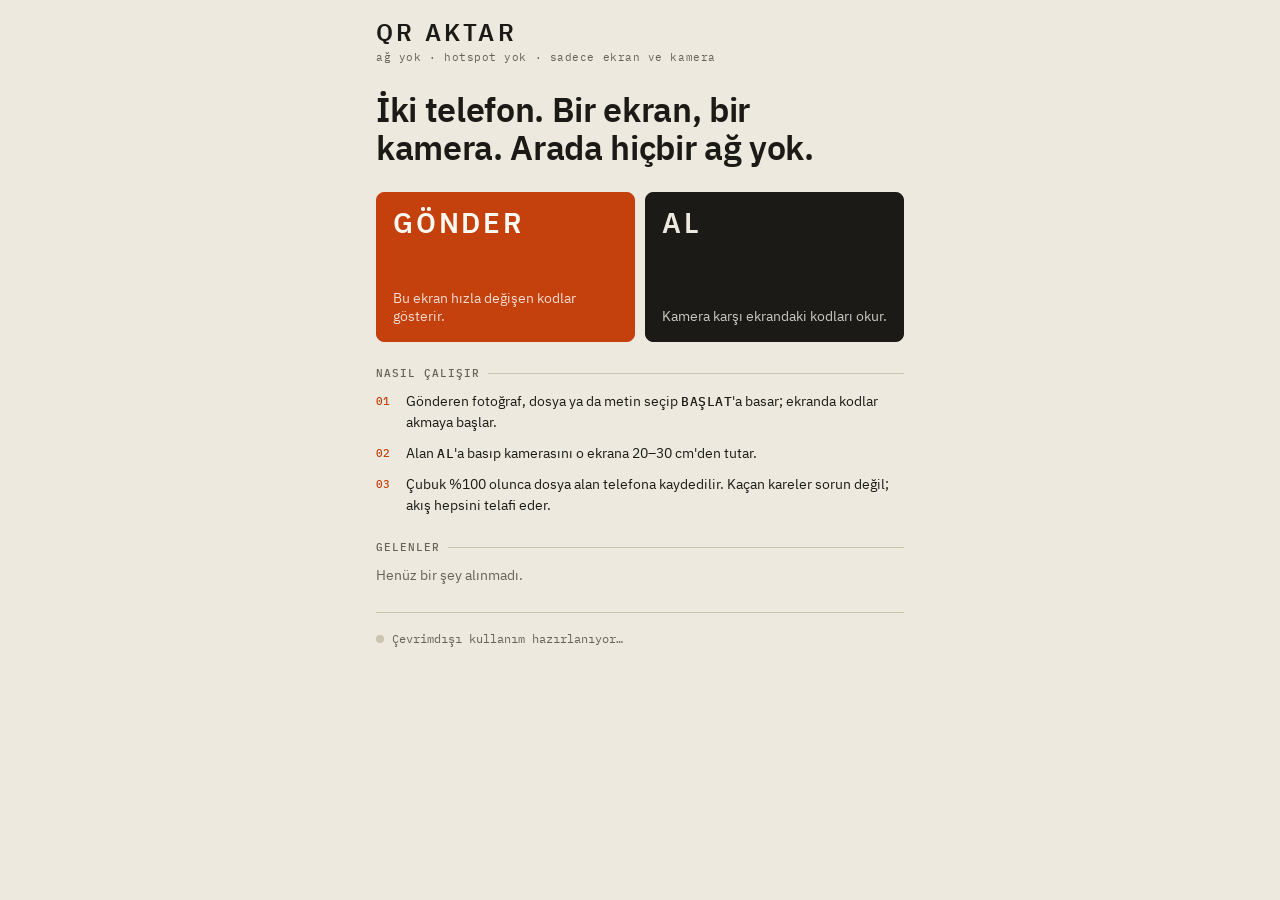
==== app/index.html @ 99ac66a3 "QR Aktar: ekrandan kameraya, agsiz dosya ve fotograf aktarimi Fountain (LT) kodlama, Base45 ile QR a" ====
<!doctype html>
<html lang="tr">
<head>
<meta charset="utf-8">
<meta name="viewport" content="width=device-width, initial-scale=1, viewport-fit=cover">
<meta http-equiv="Content-Security-Policy" content="default-src 'self'; script-src 'self'; style-src 'self'; img-src 'self' blob: data:; media-src 'self' blob:; connect-src 'self' blob:; object-src 'none'; base-uri 'none'">
<title>QR Aktar</title>
<meta name="description" content="Ağ, hotspot ya da Bluetooth olmadan; yalnızca ekran ve kamerayla dosya ve fotoğraf aktarımı.">
<meta name="theme-color" content="#EDE9DE" media="(prefers-color-scheme: light)">
<meta name="theme-color" content="#131410" media="(prefers-color-scheme: dark)">
<meta name="mobile-web-app-capable" content="yes">
<meta name="apple-mobile-web-app-capable" content="yes">
<meta name="apple-mobile-web-app-title" content="QR Aktar">
<link rel="manifest" href="manifest.webmanifest">
<link rel="icon" href="icons/icon.svg" type="image/svg+xml">
<link rel="apple-touch-icon" href="icons/apple-touch-icon.png">
<link rel="stylesheet" href="style.css">
</head>
<body>

<svg class="sprite" aria-hidden="true" focusable="false">
  <symbol id="i-back" viewBox="0 0 24 24"><path d="M15 5l-7 7 7 7"/></symbol>
  <symbol id="i-close" viewBox="0 0 24 24"><path d="M6 6l12 12M18 6L6 18"/></symbol>
  <symbol id="i-photo" viewBox="0 0 24 24"><rect x="3" y="5" width="18" height="14" rx="2"/><circle cx="9" cy="10" r="1.8"/><path d="M21 16l-5-5-8 8"/></symbol>
  <symbol id="i-file" viewBox="0 0 24 24"><path d="M14 3H7a2 2 0 0 0-2 2v14a2 2 0 0 0 2 2h10a2 2 0 0 0 2-2V8z"/><path d="M14 3v5h5"/></symbol>
  <symbol id="i-trash" viewBox="0 0 24 24"><path d="M4 7h16M10 11v6M14 11v6M6 7l1 13h10l1-13M9 7V4h6v3"/></symbol>
</svg>

<!-- ANA SAYFA -->
<main class="view page" id="v-home">
  <header class="top">
    <div class="mark"><span class="mark-name">QR AKTAR</span><span class="mark-sub">ağ yok · hotspot yok · sadece ekran ve kamera</span></div>
  </header>

  <h1 class="hero">İki telefon. Bir ekran, bir kamera. Arada hiçbir ağ yok.</h1>

  <div class="modes">
    <button class="mode" id="go-send" type="button">
      <span class="mode-t">GÖNDER</span>
      <span class="mode-d">Bu ekran hızla değişen kodlar gösterir.</span>
    </button>
    <button class="mode mode-alt" id="go-recv" type="button">
      <span class="mode-t">AL</span>
      <span class="mode-d">Kamera karşı ekrandaki kodları okur.</span>
    </button>
  </div>

  <section class="block">
    <h2 class="label">Nasıl çalışır</h2>
    <ol class="steps">
      <li>Gönderen fotoğraf, dosya ya da metin seçip <b>BAŞLAT</b>'a basar; ekranda kodlar akmaya başlar.</li>
      <li>Alan <b>AL</b>'a basıp kamerasını o ekrana 20–30 cm'den tutar.</li>
      <li>Çubuk %100 olunca dosya alan telefona kaydedilir. Kaçan kareler sorun değil; akış hepsini telafi eder.</li>
    </ol>
  </section>

  <section class="block">
    <h2 class="label">Gelenler</h2>
    <ul class="items" id="items"></ul>
  </section>

  <footer class="foot-note">
    <p class="state" id="offline-state"><i class="led"></i><span>Çevrimdışı kullanım hazırlanıyor…</span></p>
    <button class="btn btn-sm" id="install" type="button" hidden>UYGULAMA OLARAK KUR</button>
    <p class="note" id="ios-hint" hidden>iPhone'da kurmak için: Safari'de Paylaş → “Ana Ekrana Ekle”.</p>
  </footer>
</main>

<!-- GÖNDERME HAZIRLIĞI -->
<main class="view page" id="v-setup" hidden>
  <header class="top">
    <button class="icon-btn" data-home type="button" aria-label="Geri"><svg class="ic"><use href="#i-back"/></svg></button>
    <span class="top-title">GÖNDER</span>
  </header>

  <section class="block">
    <h2 class="label">Ne gönderilecek</h2>
    <div class="pickers">
      <button class="pick" id="pick-photo-btn" type="button"><svg class="ic"><use href="#i-photo"/></svg>FOTOĞRAF</button>
      <button class="pick" id="pick-file-btn" type="button"><svg class="ic"><use href="#i-file"/></svg>DOSYA</button>
    </div>
    <input type="file" id="pick-photo" accept="image/*" hidden>
    <input type="file" id="pick-file" hidden>
    <textarea id="send-text" rows="3" maxlength="20000" placeholder="…ya da buraya bir metin yaz"></textarea>
  </section>

  <section class="chosen" id="chosen" hidden>
    <img class="chosen-img" id="chosen-img" alt="" hidden>
    <div class="chosen-row">
      <span class="ext" id="chosen-ext"></span>
      <div class="chosen-info"><div class="chosen-name" id="chosen-name"></div><div class="chosen-size" id="chosen-size"></div></div>
      <button class="icon-btn" id="chosen-clear" type="button" aria-label="Seçimi kaldır"><svg class="ic"><use href="#i-close"/></svg></button>
    </div>
  </section>

  <section class="block" id="opt-shrink" hidden>
    <h2 class="label">Fotoğraf boyutu</h2>
    <div class="seg" data-pref="shrink">
      <button type="button" data-v="1">KÜÇÜLT<small>hızlı</small></button>
      <button type="button" data-v="0">ORİJİNAL<small>yavaş</small></button>
    </div>
  </section>

  <section class="block">
    <h2 class="label">Kod yoğunluğu</h2>
    <div class="seg" data-pref="density">
      <button type="button" data-v="kolay">KOLAY<small>zor koşul</small></button>
      <button type="button" data-v="normal">NORMAL<small>önerilen</small></button>
      <button type="button" data-v="hizli">HIZLI<small>iyi kamera</small></button>
    </div>
  </section>

  <section class="block">
    <h2 class="label">Akış hızı</h2>
    <div class="seg" data-pref="fps">
      <button type="button" data-v="5">5<small>kare/sn</small></button>
      <button type="button" data-v="8">8<small>kare/sn</small></button>
      <button type="button" data-v="12">12<small>kare/sn</small></button>
    </div>
  </section>

  <div class="go">
    <p class="estimate" id="estimate">Önce bir şey seç.</p>
    <button class="btn btn-accent btn-wide btn-lg" id="start" type="button" disabled>BAŞLAT</button>
  </div>
</main>

<!-- GÖNDERİLİYOR -->
<section class="view stage stage-send" id="v-send" hidden>
  <header class="send-top">
    <span class="send-name" id="send-name"></span>
    <span class="send-count" id="send-count"></span>
  </header>
  <div class="qr-wrap"><canvas id="qr" width="21" height="21" aria-label="Akan kod"></canvas></div>
  <div class="send-ctrl">
    <p class="send-hint" id="send-hint">Alan telefonda çubuk %100 olunca <b>BİTİR</b>'e basın.</p>
    <div class="seg seg-sm" data-pref="density" data-live>
      <button type="button" data-v="kolay">KOLAY</button>
      <button type="button" data-v="normal">NORMAL</button>
      <button type="button" data-v="hizli">HIZLI</button>
    </div>
    <div class="seg seg-sm" data-pref="fps" data-live>
      <button type="button" data-v="5">5/sn</button>
      <button type="button" data-v="8">8/sn</button>
      <button type="button" data-v="12">12/sn</button>
    </div>
    <div class="row">
      <button class="btn" id="pause" type="button">DURAKLAT</button>
      <button class="btn btn-ink" id="stop" type="button">BİTİR</button>
    </div>
  </div>
</section>

<!-- ALINIYOR -->
<section class="view stage stage-recv" id="v-recv" hidden>
  <video id="cam" playsinline muted></video>
  <i class="aim" aria-hidden="true"></i>
  <button class="icon-btn recv-x" data-home type="button" aria-label="İptal"><svg class="ic"><use href="#i-close"/></svg></button>
  <div class="recv-panel">
    <div class="recv-line"><span id="recv-pct">%0</span><span id="recv-detail">Kod bekleniyor…</span></div>
    <div class="bar"><i id="recv-bar"></i></div>
    <p class="recv-hint" id="recv-hint">Kamerayı gönderen ekrana 20–30 cm'den, karşı karşıya tutun.</p>
  </div>
</section>

<!-- TAMAMLANDI / GELEN -->
<main class="view page" id="v-done" hidden>
  <header class="top">
    <button class="icon-btn" data-home type="button" aria-label="Geri"><svg class="ic"><use href="#i-back"/></svg></button>
    <span class="top-title" id="done-title">ALINDI</span>
  </header>
  <div class="done-view" id="done-view"></div>
  <div class="chosen-row done-row">
    <span class="ext" id="done-ext"></span>
    <div class="chosen-info"><div class="chosen-name" id="done-name"></div><div class="chosen-size" id="done-size"></div></div>
  </div>
  <div class="done-actions" id="done-actions"></div>
  <button class="btn btn-accent btn-wide btn-lg" id="again" type="button">YENİ AL</button>
</main>

<div class="toasts" id="toasts" aria-live="polite"></div>

<script src="vendor/qrcode.js"></script>
<script src="vendor/jsQR.js"></script>
<script src="core.js"></script>
<script src="app.js"></script>
</body>
</html>
---- app/style.css ----
/* QR Aktar — Telsiz ile aynı aile: kâğıt zemin, mürekkep, tek sinyal rengi. */

@font-face { font-family: "Plex Sans"; font-weight: 400; font-display: swap; src: url(fonts/ibm-plex-sans-latin-400-normal.woff2) format("woff2"); unicode-range: U+0000-00FF, U+0131, U+0152-0153, U+02BB-02BC, U+02C6, U+02DA, U+02DC, U+2000-206F, U+2074, U+20AC, U+2122, U+2191, U+2193, U+2212, U+2215, U+FEFF, U+FFFD; }
@font-face { font-family: "Plex Sans"; font-weight: 400; font-display: swap; src: url(fonts/ibm-plex-sans-latin-ext-400-normal.woff2) format("woff2"); unicode-range: U+0100-02AF, U+1E00-1E9F, U+1EF2-1EFF, U+2020, U+20A0-20AB, U+20AD-20C0, U+2113, U+2C60-2C7F, U+A720-A7FF; }
@font-face { font-family: "Plex Sans"; font-weight: 500; font-display: swap; src: url(fonts/ibm-plex-sans-latin-500-normal.woff2) format("woff2"); unicode-range: U+0000-00FF, U+0131, U+0152-0153, U+02BB-02BC, U+02C6, U+02DA, U+02DC, U+2000-206F, U+2074, U+20AC, U+2122, U+2191, U+2193, U+2212, U+2215, U+FEFF, U+FFFD; }
@font-face { font-family: "Plex Sans"; font-weight: 500; font-display: swap; src: url(fonts/ibm-plex-sans-latin-ext-500-normal.woff2) format("woff2"); unicode-range: U+0100-02AF, U+1E00-1E9F, U+1EF2-1EFF, U+2020, U+20A0-20AB, U+20AD-20C0, U+2113, U+2C60-2C7F, U+A720-A7FF; }
@font-face { font-family: "Plex Sans"; font-weight: 600; font-display: swap; src: url(fonts/ibm-plex-sans-latin-600-normal.woff2) format("woff2"); unicode-range: U+0000-00FF, U+0131, U+0152-0153, U+02BB-02BC, U+02C6, U+02DA, U+02DC, U+2000-206F, U+2074, U+20AC, U+2122, U+2191, U+2193, U+2212, U+2215, U+FEFF, U+FFFD; }
@font-face { font-family: "Plex Sans"; font-weight: 600; font-display: swap; src: url(fonts/ibm-plex-sans-latin-ext-600-normal.woff2) format("woff2"); unicode-range: U+0100-02AF, U+1E00-1E9F, U+1EF2-1EFF, U+2020, U+20A0-20AB, U+20AD-20C0, U+2113, U+2C60-2C7F, U+A720-A7FF; }
@font-face { font-family: "Plex Mono"; font-weight: 400; font-display: swap; src: url(fonts/ibm-plex-mono-latin-400-normal.woff2) format("woff2"); unicode-range: U+0000-00FF, U+0131, U+0152-0153, U+02BB-02BC, U+02C6, U+02DA, U+02DC, U+2000-206F, U+2074, U+20AC, U+2122, U+2191, U+2193, U+2212, U+2215, U+FEFF, U+FFFD; }
@font-face { font-family: "Plex Mono"; font-weight: 400; font-display: swap; src: url(fonts/ibm-plex-mono-latin-ext-400-normal.woff2) format("woff2"); unicode-range: U+0100-02AF, U+1E00-1E9F, U+1EF2-1EFF, U+2020, U+20A0-20AB, U+20AD-20C0, U+2113, U+2C60-2C7F, U+A720-A7FF; }
@font-face { font-family: "Plex Mono"; font-weight: 500; font-display: swap; src: url(fonts/ibm-plex-mono-latin-500-normal.woff2) format("woff2"); unicode-range: U+0000-00FF, U+0131, U+0152-0153, U+02BB-02BC, U+02C6, U+02DA, U+02DC, U+2000-206F, U+2074, U+20AC, U+2122, U+2191, U+2193, U+2212, U+2215, U+FEFF, U+FFFD; }
@font-face { font-family: "Plex Mono"; font-weight: 500; font-display: swap; src: url(fonts/ibm-plex-mono-latin-ext-500-normal.woff2) format("woff2"); unicode-range: U+0100-02AF, U+1E00-1E9F, U+1EF2-1EFF, U+2020, U+20A0-20AB, U+20AD-20C0, U+2113, U+2C60-2C7F, U+A720-A7FF; }

:root {
  --bg: #EDE9DE;
  --panel: #E3DECF;
  --surface: #FAF8F2;
  --ink: #1B1A16;
  --muted: #666255;
  --line: #C9C3B0;
  --line-soft: #D9D4C4;
  --accent: #C4400C;
  --accent-ink: #FFF9F3;
  --ok: #2B7A4B;
  --bad: #B3261E;
  --sans: "Plex Sans", system-ui, -apple-system, "Segoe UI", Roboto, sans-serif;
  --mono: "Plex Mono", ui-monospace, "Cascadia Mono", Consolas, monospace;
  --r: 5px;
  color-scheme: light dark;
}
@media (prefers-color-scheme: dark) {
  :root {
    --bg: #131410;
    --panel: #191B16;
    --surface: #21231D;
    --ink: #ECE8DC;
    --muted: #9B9783;
    --line: #363930;
    --line-soft: #2A2D25;
    --accent: #FF7A3D;
    --accent-ink: #1C0E06;
    --ok: #62BF87;
    --bad: #F2796F;
  }
}

* { box-sizing: border-box; }
[hidden] { display: none !important; }
html { background: var(--bg); }
body {
  margin: 0; min-height: 100vh; min-height: 100dvh;
  background: var(--bg); color: var(--ink);
  font: 16px/1.45 var(--sans);
  -webkit-text-size-adjust: 100%; -webkit-tap-highlight-color: transparent;
}
button, input, textarea { font: inherit; color: inherit; }
button { cursor: pointer; }
h1, h2, p { margin: 0; }
:focus-visible { outline: 2px solid var(--accent); outline-offset: 2px; }
.sprite { position: absolute; width: 0; height: 0; }
.ic { width: 22px; height: 22px; fill: none; stroke: currentColor; stroke-width: 1.8; stroke-linecap: round; stroke-linejoin: round; flex: none; }

/* ---------- ortak ---------- */
.label {
  display: flex; align-items: center; gap: 8px; margin: 0 0 12px;
  font: 500 11px/1 var(--mono); letter-spacing: .09em; text-transform: uppercase; color: var(--muted);
}
.label::after { content: ""; flex: 1; height: 1px; background: var(--line); }
.note { font-size: 13px; line-height: 1.5; color: var(--muted); }

.btn {
  display: inline-flex; align-items: center; justify-content: center; gap: 8px;
  min-height: 46px; padding: 0 18px;
  border: 1px solid var(--ink); border-radius: var(--r);
  background: transparent; color: var(--ink);
  font: 500 13px/1 var(--mono); letter-spacing: .07em; text-decoration: none; white-space: nowrap;
  transition: background .15s, color .15s, transform .08s;
}
.btn:hover { background: var(--ink); color: var(--bg); }
.btn:active { transform: translateY(1px); }
.btn:disabled { opacity: .4; pointer-events: none; }
.btn-accent { background: var(--accent); border-color: var(--accent); color: var(--accent-ink); }
.btn-accent:hover { background: var(--ink); border-color: var(--ink); color: var(--bg); }
.btn-wide { width: 100%; }
.btn-lg { min-height: 56px; font-size: 15px; letter-spacing: .12em; }
.btn-sm { min-height: 38px; padding: 0 12px; font-size: 12px; }

.icon-btn {
  display: inline-grid; place-items: center; width: 44px; height: 44px; flex: none;
  border: 1px solid transparent; border-radius: var(--r); background: transparent; color: var(--ink);
}
.icon-btn:hover { border-color: var(--line); background: var(--surface); }

.led { display: inline-block; width: 8px; height: 8px; border-radius: 50%; flex: none; background: var(--line); }
.on > .led { background: var(--ok); }

/* ---------- sayfa düzeni ---------- */
.page {
  width: min(100%, 560px); margin: 0 auto;
  padding: calc(14px + env(safe-area-inset-top)) 16px calc(28px + env(safe-area-inset-bottom));
  display: grid; gap: 26px; align-content: start;
}
.top { display: flex; align-items: center; gap: 10px; min-height: 48px; }
.top .icon-btn { margin-left: -10px; }
.mark { display: grid; gap: 6px; padding-top: 6px; }
.mark-name { font: 600 24px/1 var(--sans); letter-spacing: .14em; }
.mark-sub { font: 400 11px/1.3 var(--mono); letter-spacing: .05em; color: var(--muted); }
.top-title { font: 500 13px/1 var(--mono); letter-spacing: .12em; }

.hero { font: 600 clamp(26px, 7vw, 34px)/1.12 var(--sans); letter-spacing: -.01em; text-wrap: balance; }

.modes { display: grid; grid-template-columns: 1fr 1fr; gap: 10px; }
.mode {
  display: grid; gap: 10px; align-content: space-between; min-height: 150px; padding: 16px; text-align: left;
  border: 1px solid var(--accent); border-radius: 8px; background: var(--accent); color: var(--accent-ink);
  transition: transform .1s, background .15s, color .15s, border-color .15s;
}
.mode-alt { background: var(--ink); border-color: var(--ink); color: var(--bg); }
.mode:hover { background: var(--surface); color: var(--ink); border-color: var(--ink); }
.mode:active { transform: scale(.98); }
.mode-t { font: 600 28px/1 var(--sans); letter-spacing: .1em; }
.mode-d { font-size: 13.5px; line-height: 1.35; opacity: .85; }

.block { display: grid; }
.steps { margin: 0; padding: 0; list-style: none; counter-reset: s; display: grid; gap: 10px; font-size: 14px; line-height: 1.5; }
.steps li { counter-increment: s; position: relative; padding-left: 30px; }
.steps li::before { content: counter(s, decimal-leading-zero); position: absolute; left: 0; top: 0; font: 500 11px/1.9 var(--mono); color: var(--accent); }
.steps b { font: 500 12.5px var(--mono); letter-spacing: .04em; }

.items { list-style: none; margin: 0; padding: 0; display: grid; gap: 6px; }
.items:empty::before { content: "Henüz bir şey alınmadı."; font-size: 14px; color: var(--muted); }
.item {
  display: flex; align-items: center; gap: 12px; padding: 8px 6px 8px 8px;
  background: var(--surface); border: 1px solid var(--line-soft); border-radius: var(--r);
}
.item-open { flex: 1; min-width: 0; display: flex; align-items: center; gap: 12px; padding: 0; border: 0; background: none; text-align: left; }
.item-thumb { width: 46px; height: 46px; flex: none; object-fit: cover; border-radius: 3px; background: var(--line-soft); }
.item .icon-btn { width: 38px; height: 38px; color: var(--muted); }
.item .icon-btn .ic { width: 18px; height: 18px; }

.ext {
  display: grid; place-items: center; flex: none; width: 46px; height: 46px; border-radius: 3px;
  background: var(--accent); color: var(--accent-ink); font: 500 11px/1 var(--mono); letter-spacing: .05em;
}
.chosen-info { min-width: 0; flex: 1; }
.chosen-name { font-weight: 500; overflow: hidden; text-overflow: ellipsis; white-space: nowrap; }
.chosen-size { font: 400 12px/1.5 var(--mono); color: var(--muted); }

.foot-note { display: grid; gap: 10px; justify-items: start; padding-top: 6px; border-top: 1px solid var(--line); }
.state { display: flex; align-items: center; gap: 8px; padding-top: 12px; font: 400 12px/1.3 var(--mono); color: var(--muted); }

/* ---------- gönderme hazırlığı ---------- */
.pickers { display: grid; grid-template-columns: 1fr 1fr; gap: 10px; margin-bottom: 10px; }
.pick {
  display: flex; align-items: center; justify-content: center; gap: 10px; min-height: 64px;
  border: 1px solid var(--ink); border-radius: var(--r); background: var(--surface);
  font: 500 13px/1 var(--mono); letter-spacing: .08em;
}
.pick:hover { background: var(--ink); color: var(--bg); }
#send-text {
  width: 100%; padding: 12px 13px; resize: vertical; min-height: 84px;
  border: 1px solid var(--line); border-radius: var(--r); background: var(--surface); line-height: 1.45;
}
#send-text:focus { outline: none; border-color: var(--ink); }

.chosen { display: grid; gap: 10px; padding: 10px; border: 1px solid var(--ink); border-radius: 8px; background: var(--surface); }
.chosen-img { width: 100%; max-height: 260px; object-fit: contain; border-radius: 4px; background: var(--line-soft); }
.chosen-row { display: flex; align-items: center; gap: 12px; min-width: 0; }

.seg { display: grid; grid-auto-flow: column; grid-auto-columns: 1fr; border: 1px solid var(--ink); border-radius: var(--r); overflow: hidden; }
.seg button {
  display: grid; gap: 4px; justify-items: center; padding: 11px 6px; border: 0; border-left: 1px solid var(--ink);
  background: transparent; font: 500 13px/1 var(--mono); letter-spacing: .07em;
}
.seg button:first-child { border-left: 0; }
.seg button small { font: 400 10.5px/1 var(--mono); letter-spacing: .03em; color: var(--muted); }
.seg button[aria-pressed="true"] { background: var(--ink); color: var(--bg); }
.seg button[aria-pressed="true"] small { color: inherit; opacity: .7; }

.go { display: grid; gap: 12px; padding-top: 4px; }
.estimate { font: 500 13px/1.45 var(--mono); letter-spacing: .02em; color: var(--muted); }
.estimate b { color: var(--ink); font-weight: 500; }
.estimate .warn { color: var(--accent); }

/* ---------- sahneler (tam ekran) ---------- */
.stage { position: fixed; inset: 0; z-index: 10; }

/* gönderen: her temada beyaz zemin, en yüksek karşıtlık */
.stage-send {
  display: grid; grid-template-rows: auto minmax(0, 1fr) auto;
  background: #fff; color: #111;
  padding: calc(8px + env(safe-area-inset-top)) 12px calc(10px + env(safe-area-inset-bottom));
}
.send-top { display: flex; justify-content: space-between; gap: 12px; padding: 4px 4px 8px; font: 500 12px/1.3 var(--mono); letter-spacing: .04em; }
.send-name { min-width: 0; overflow: hidden; text-overflow: ellipsis; white-space: nowrap; }
.send-count { flex: none; color: #555; }
.qr-wrap { display: grid; place-items: center; min-height: 0; }
#qr {
  width: min(100%, 58vh, 720px);
  width: min(100%, 100cqh, 720px); aspect-ratio: 1; height: auto; max-height: 100%;
  image-rendering: pixelated; image-rendering: crisp-edges;
}
.qr-wrap { container-type: size; }
.send-ctrl { display: grid; gap: 8px; width: min(100%, 520px); margin: 0 auto; }
.send-hint { font-size: 13.5px; line-height: 1.4; text-align: center; color: #333; }
.send-hint b { font: 500 12.5px var(--mono); }
.stage-send .seg, .stage-send .seg button { border-color: #111; }
.stage-send .seg button { color: #111; padding: 9px 4px; font-size: 12px; }
.stage-send .seg button[aria-pressed="true"] { background: #111; color: #fff; }
.stage-send .row { display: grid; grid-template-columns: 1fr 1fr; gap: 8px; }
.stage-send .btn { border-color: #111; color: #111; }
.stage-send .btn-ink, .stage-send .btn:hover { background: #111; color: #fff; }

/* alan: kamera */
.stage-recv { background: #000; color: #fff; overflow: hidden; }
#cam { position: absolute; inset: 0; width: 100%; height: 100%; object-fit: cover; }
.aim {
  position: absolute; left: 50%; top: 42%; width: min(78vw, 62vh); aspect-ratio: 1; transform: translate(-50%, -50%);
  pointer-events: none;
  background:
    linear-gradient(#FF7A3D 0 0) top left / 30px 3px, linear-gradient(#FF7A3D 0 0) top left / 3px 30px,
    linear-gradient(#FF7A3D 0 0) top right / 30px 3px, linear-gradient(#FF7A3D 0 0) top right / 3px 30px,
    linear-gradient(#FF7A3D 0 0) bottom left / 30px 3px, linear-gradient(#FF7A3D 0 0) bottom left / 3px 30px,
    linear-gradient(#FF7A3D 0 0) bottom right / 30px 3px, linear-gradient(#FF7A3D 0 0) bottom right / 3px 30px;
  background-repeat: no-repeat;
}
.stage-recv.hit .aim { filter: drop-shadow(0 0 6px #FF7A3D); }
.recv-x { position: absolute; top: calc(10px + env(safe-area-inset-top)); right: 10px; color: #fff; background: rgba(0, 0, 0, .45); }
.recv-x:hover { background: rgba(0, 0, 0, .7); border-color: transparent; }
.recv-panel {
  position: absolute; left: 0; right: 0; bottom: 0; display: grid; gap: 10px;
  padding: 18px 18px calc(18px + env(safe-area-inset-bottom));
  background: linear-gradient(transparent, rgba(0, 0, 0, .82) 28%);
}
.recv-line { display: flex; align-items: baseline; justify-content: space-between; gap: 12px; font: 500 12px/1.3 var(--mono); letter-spacing: .03em; color: #ddd; }
#recv-pct { font: 600 34px/1 var(--sans); color: #fff; letter-spacing: 0; }
#recv-detail { text-align: right; }
.bar { height: 6px; border-radius: 3px; background: rgba(255, 255, 255, .2); overflow: hidden; }
.bar i { display: block; height: 100%; background: #FF7A3D; transform: scaleX(0); transform-origin: left; transition: transform .15s linear; }
.recv-hint { font-size: 14px; line-height: 1.4; color: #eee; }
.recv-hint.warn { color: #FFB38A; }

/* ---------- tamamlandı ---------- */
.done-view:empty { display: none; }
.done-view img { display: block; width: 100%; max-height: 60vh; object-fit: contain; border-radius: 6px; background: var(--line-soft); }
.done-view pre {
  margin: 0; padding: 14px; max-height: 50vh; overflow: auto; white-space: pre-wrap; overflow-wrap: anywhere;
  border: 1px solid var(--line); border-radius: 6px; background: var(--surface); font: 400 15px/1.5 var(--sans);
}
.done-actions { display: grid; grid-auto-flow: column; grid-auto-columns: 1fr; gap: 8px; }
.done-actions:empty { display: none; }

.toasts { position: fixed; left: 0; right: 0; bottom: calc(24px + env(safe-area-inset-bottom)); z-index: 60; display: grid; gap: 8px; justify-items: center; pointer-events: none; padding: 0 16px; }
.toast { max-width: 100%; padding: 11px 15px; border-radius: var(--r); background: var(--ink); color: var(--bg); font-size: 14px; line-height: 1.35; animation: rise .18s ease-out both; }
.stage-send ~ .toasts .toast, .toast.light { background: #111; color: #fff; }
@keyframes rise { from { opacity: 0; transform: translateY(6px); } }

@media (prefers-reduced-motion: reduce) {
  *, *::before, *::after { animation-duration: .01ms !important; transition-duration: .01ms !important; }
}
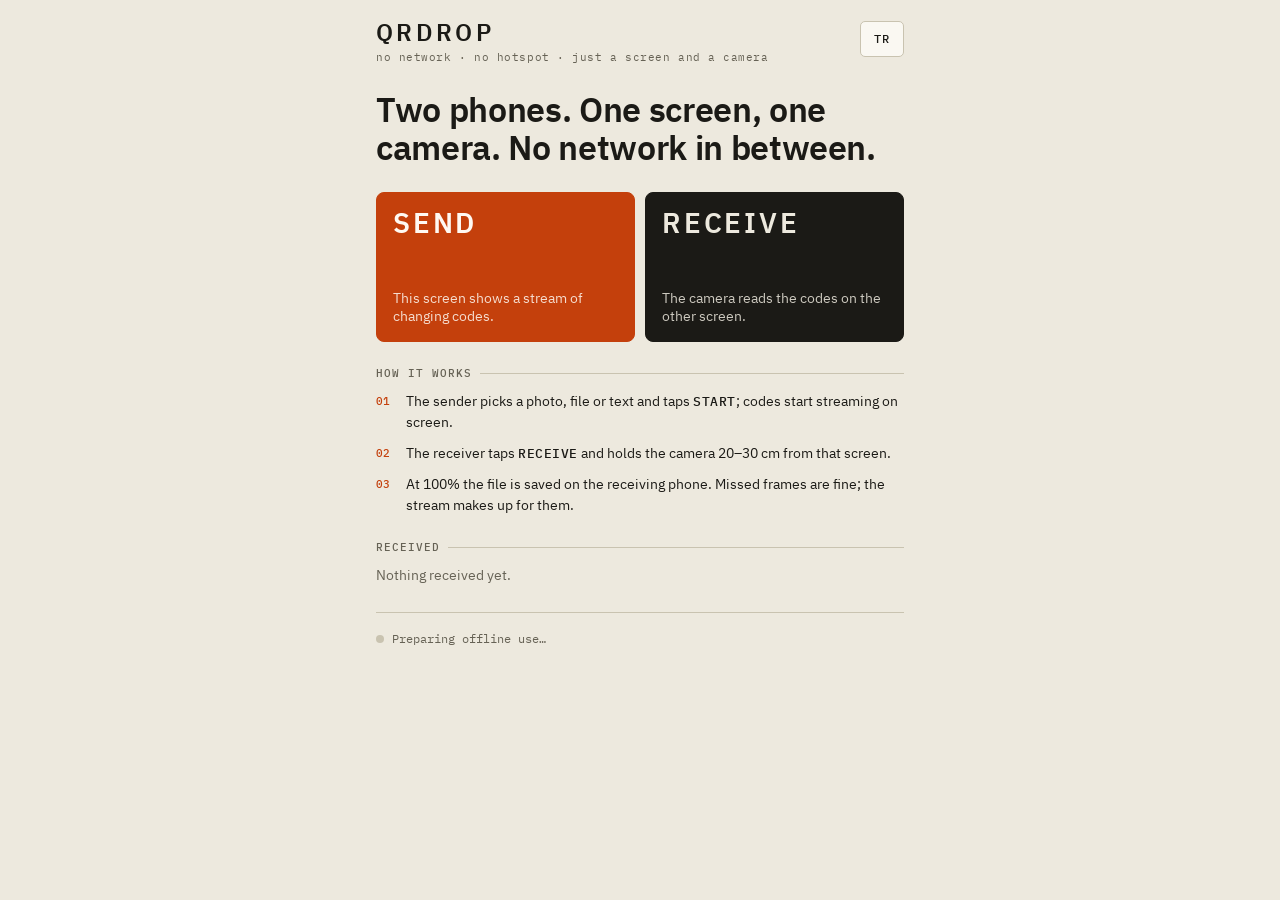
==== commit 34e0cb21: "QRDrop: Ingilizce/Turkce arayuz, rol degistirme, yeni ad - Arayuz dil dugmesiyle Turkce ve Ingilizce" ====
--- a/app/index.html
+++ b/app/index.html
@@ -4,13 +4,13 @@
 <meta charset="utf-8">
 <meta name="viewport" content="width=device-width, initial-scale=1, viewport-fit=cover">
 <meta http-equiv="Content-Security-Policy" content="default-src 'self'; script-src 'self'; style-src 'self'; img-src 'self' blob: data:; media-src 'self' blob:; connect-src 'self' blob:; object-src 'none'; base-uri 'none'">
-<title>QR Aktar</title>
-<meta name="description" content="Ağ, hotspot ya da Bluetooth olmadan; yalnızca ekran ve kamerayla dosya ve fotoğraf aktarımı.">
+<title>QRDrop</title>
+<meta name="description" content="File, photo and text transfer with no network, hotspot or Bluetooth — just a screen and a camera. / Ağ, hotspot ya da Bluetooth olmadan; yalnızca ekran ve kamerayla aktarım.">
 <meta name="theme-color" content="#EDE9DE" media="(prefers-color-scheme: light)">
 <meta name="theme-color" content="#131410" media="(prefers-color-scheme: dark)">
 <meta name="mobile-web-app-capable" content="yes">
 <meta name="apple-mobile-web-app-capable" content="yes">
-<meta name="apple-mobile-web-app-title" content="QR Aktar">
+<meta name="apple-mobile-web-app-title" content="QRDrop">
 <link rel="manifest" href="manifest.webmanifest">
 <link rel="icon" href="icons/icon.svg" type="image/svg+xml">
 <link rel="apple-touch-icon" href="icons/apple-touch-icon.png">
@@ -26,62 +26,64 @@
   <symbol id="i-trash" viewBox="0 0 24 24"><path d="M4 7h16M10 11v6M14 11v6M6 7l1 13h10l1-13M9 7V4h6v3"/></symbol>
 </svg>
 
-<!-- ANA SAYFA -->
+<!-- ANA SAYFA / HOME -->
 <main class="view page" id="v-home">
   <header class="top">
-    <div class="mark"><span class="mark-name">QR AKTAR</span><span class="mark-sub">ağ yok · hotspot yok · sadece ekran ve kamera</span></div>
+    <div class="mark"><span class="mark-name">QRDROP</span><span class="mark-sub" data-i18n="tagline"></span></div>
+    <button class="lang" data-lang type="button" aria-label="Dil / Language"></button>
   </header>
 
-  <h1 class="hero">İki telefon. Bir ekran, bir kamera. Arada hiçbir ağ yok.</h1>
+  <h1 class="hero" data-i18n="hero"></h1>
 
   <div class="modes">
     <button class="mode" id="go-send" type="button">
-      <span class="mode-t">GÖNDER</span>
-      <span class="mode-d">Bu ekran hızla değişen kodlar gösterir.</span>
+      <span class="mode-t" data-i18n="send"></span>
+      <span class="mode-d" data-i18n="sendDesc"></span>
     </button>
     <button class="mode mode-alt" id="go-recv" type="button">
-      <span class="mode-t">AL</span>
-      <span class="mode-d">Kamera karşı ekrandaki kodları okur.</span>
+      <span class="mode-t" data-i18n="recv"></span>
+      <span class="mode-d" data-i18n="recvDesc"></span>
     </button>
   </div>
 
   <section class="block">
-    <h2 class="label">Nasıl çalışır</h2>
+    <h2 class="label" data-i18n="how"></h2>
     <ol class="steps">
-      <li>Gönderen fotoğraf, dosya ya da metin seçip <b>BAŞLAT</b>'a basar; ekranda kodlar akmaya başlar.</li>
-      <li>Alan <b>AL</b>'a basıp kamerasını o ekrana 20–30 cm'den tutar.</li>
-      <li>Çubuk %100 olunca dosya alan telefona kaydedilir. Kaçan kareler sorun değil; akış hepsini telafi eder.</li>
+      <li data-i18n-html="step1"></li>
+      <li data-i18n-html="step2"></li>
+      <li data-i18n-html="step3"></li>
     </ol>
   </section>
 
   <section class="block">
-    <h2 class="label">Gelenler</h2>
+    <h2 class="label" data-i18n="received"></h2>
     <ul class="items" id="items"></ul>
   </section>
 
   <footer class="foot-note">
-    <p class="state" id="offline-state"><i class="led"></i><span>Çevrimdışı kullanım hazırlanıyor…</span></p>
-    <button class="btn btn-sm" id="install" type="button" hidden>UYGULAMA OLARAK KUR</button>
-    <p class="note" id="ios-hint" hidden>iPhone'da kurmak için: Safari'de Paylaş → “Ana Ekrana Ekle”.</p>
+    <p class="state" id="offline-state"><i class="led"></i><span data-i18n="offlinePrep"></span></p>
+    <button class="btn btn-sm" id="install" type="button" data-i18n="install" hidden></button>
+    <p class="note" id="ios-hint" data-i18n="iosHint" hidden></p>
   </footer>
 </main>
 
-<!-- GÖNDERME HAZIRLIĞI -->
+<!-- GÖNDERME HAZIRLIĞI / SEND SETUP -->
 <main class="view page" id="v-setup" hidden>
   <header class="top">
-    <button class="icon-btn" data-home type="button" aria-label="Geri"><svg class="ic"><use href="#i-back"/></svg></button>
-    <span class="top-title">GÖNDER</span>
+    <button class="icon-btn" data-home type="button" data-i18n-aria="back"><svg class="ic"><use href="#i-back"/></svg></button>
+    <span class="top-title" data-i18n="send"></span>
+    <button class="lang" data-lang type="button" aria-label="Dil / Language"></button>
   </header>
 
   <section class="block">
-    <h2 class="label">Ne gönderilecek</h2>
+    <h2 class="label" data-i18n="what"></h2>
     <div class="pickers">
-      <button class="pick" id="pick-photo-btn" type="button"><svg class="ic"><use href="#i-photo"/></svg>FOTOĞRAF</button>
-      <button class="pick" id="pick-file-btn" type="button"><svg class="ic"><use href="#i-file"/></svg>DOSYA</button>
+      <button class="pick" id="pick-photo-btn" type="button"><svg class="ic"><use href="#i-photo"/></svg><span data-i18n="photo"></span></button>
+      <button class="pick" id="pick-file-btn" type="button"><svg class="ic"><use href="#i-file"/></svg><span data-i18n="file"></span></button>
     </div>
     <input type="file" id="pick-photo" accept="image/*" hidden>
     <input type="file" id="pick-file" hidden>
-    <textarea id="send-text" rows="3" maxlength="20000" placeholder="…ya da buraya bir metin yaz"></textarea>
+    <textarea id="send-text" rows="3" maxlength="20000" data-i18n-ph="textPh"></textarea>
   </section>
 
   <section class="chosen" id="chosen" hidden>
@@ -89,85 +91,87 @@
     <div class="chosen-row">
       <span class="ext" id="chosen-ext"></span>
       <div class="chosen-info"><div class="chosen-name" id="chosen-name"></div><div class="chosen-size" id="chosen-size"></div></div>
-      <button class="icon-btn" id="chosen-clear" type="button" aria-label="Seçimi kaldır"><svg class="ic"><use href="#i-close"/></svg></button>
+      <button class="icon-btn" id="chosen-clear" type="button" data-i18n-aria="clear"><svg class="ic"><use href="#i-close"/></svg></button>
     </div>
   </section>
 
   <section class="block" id="opt-shrink" hidden>
-    <h2 class="label">Fotoğraf boyutu</h2>
+    <h2 class="label" data-i18n="photoSize"></h2>
     <div class="seg" data-pref="shrink">
-      <button type="button" data-v="1">KÜÇÜLT<small>hızlı</small></button>
-      <button type="button" data-v="0">ORİJİNAL<small>yavaş</small></button>
+      <button type="button" data-v="1"><span data-i18n="shrink"></span><small data-i18n="shrinkSub"></small></button>
+      <button type="button" data-v="0"><span data-i18n="original"></span><small data-i18n="originalSub"></small></button>
     </div>
   </section>
 
   <section class="block">
-    <h2 class="label">Kod yoğunluğu</h2>
+    <h2 class="label" data-i18n="density"></h2>
     <div class="seg" data-pref="density">
-      <button type="button" data-v="kolay">KOLAY<small>zor koşul</small></button>
-      <button type="button" data-v="normal">NORMAL<small>önerilen</small></button>
-      <button type="button" data-v="hizli">HIZLI<small>iyi kamera</small></button>
+      <button type="button" data-v="kolay"><span data-i18n="easy"></span><small data-i18n="easySub"></small></button>
+      <button type="button" data-v="normal"><span data-i18n="normal"></span><small data-i18n="normalSub"></small></button>
+      <button type="button" data-v="hizli"><span data-i18n="fast"></span><small data-i18n="fastSub"></small></button>
     </div>
   </section>
 
   <section class="block">
-    <h2 class="label">Akış hızı</h2>
+    <h2 class="label" data-i18n="speed"></h2>
     <div class="seg" data-pref="fps">
-      <button type="button" data-v="5">5<small>kare/sn</small></button>
-      <button type="button" data-v="8">8<small>kare/sn</small></button>
-      <button type="button" data-v="12">12<small>kare/sn</small></button>
+      <button type="button" data-v="5">5<small data-i18n="fps"></small></button>
+      <button type="button" data-v="8">8<small data-i18n="fps"></small></button>
+      <button type="button" data-v="12">12<small data-i18n="fps"></small></button>
     </div>
   </section>
 
   <div class="go">
-    <p class="estimate" id="estimate">Önce bir şey seç.</p>
-    <button class="btn btn-accent btn-wide btn-lg" id="start" type="button" disabled>BAŞLAT</button>
+    <p class="estimate" id="estimate"></p>
+    <button class="btn btn-accent btn-wide btn-lg" id="start" type="button" data-i18n="start" disabled></button>
   </div>
 </main>
 
-<!-- GÖNDERİLİYOR -->
+<!-- GÖNDERİLİYOR / SENDING -->
 <section class="view stage stage-send" id="v-send" hidden>
   <header class="send-top">
     <span class="send-name" id="send-name"></span>
     <span class="send-count" id="send-count"></span>
   </header>
-  <div class="qr-wrap"><canvas id="qr" width="21" height="21" aria-label="Akan kod"></canvas></div>
+  <div class="qr-wrap"><canvas id="qr" width="21" height="21" aria-label="QR"></canvas></div>
   <div class="send-ctrl">
-    <p class="send-hint" id="send-hint">Alan telefonda çubuk %100 olunca <b>BİTİR</b>'e basın.</p>
+    <p class="send-hint" data-i18n-html="sendHint"></p>
     <div class="seg seg-sm" data-pref="density" data-live>
-      <button type="button" data-v="kolay">KOLAY</button>
-      <button type="button" data-v="normal">NORMAL</button>
-      <button type="button" data-v="hizli">HIZLI</button>
+      <button type="button" data-v="kolay" data-i18n="easy"></button>
+      <button type="button" data-v="normal" data-i18n="normal"></button>
+      <button type="button" data-v="hizli" data-i18n="fast"></button>
     </div>
     <div class="seg seg-sm" data-pref="fps" data-live>
-      <button type="button" data-v="5">5/sn</button>
-      <button type="button" data-v="8">8/sn</button>
-      <button type="button" data-v="12">12/sn</button>
+      <button type="button" data-v="5">5<span data-i18n="fpsShort"></span></button>
+      <button type="button" data-v="8">8<span data-i18n="fpsShort"></span></button>
+      <button type="button" data-v="12">12<span data-i18n="fpsShort"></span></button>
     </div>
     <div class="row">
-      <button class="btn" id="pause" type="button">DURAKLAT</button>
-      <button class="btn btn-ink" id="stop" type="button">BİTİR</button>
+      <button class="btn" id="pause" type="button" data-i18n="pause"></button>
+      <button class="btn btn-ink" id="stop" type="button" data-i18n="stop"></button>
     </div>
+    <button class="swap" id="swap-to-recv" type="button" data-i18n="swapToRecv"></button>
   </div>
 </section>
 
-<!-- ALINIYOR -->
+<!-- ALINIYOR / RECEIVING -->
 <section class="view stage stage-recv" id="v-recv" hidden>
   <video id="cam" playsinline muted></video>
   <i class="aim" aria-hidden="true"></i>
-  <button class="icon-btn recv-x" data-home type="button" aria-label="İptal"><svg class="ic"><use href="#i-close"/></svg></button>
+  <button class="icon-btn recv-x" data-home type="button" data-i18n-aria="cancel"><svg class="ic"><use href="#i-close"/></svg></button>
   <div class="recv-panel">
-    <div class="recv-line"><span id="recv-pct">%0</span><span id="recv-detail">Kod bekleniyor…</span></div>
+    <div class="recv-line"><span id="recv-pct">%0</span><span id="recv-detail"></span></div>
     <div class="bar"><i id="recv-bar"></i></div>
-    <p class="recv-hint" id="recv-hint">Kamerayı gönderen ekrana 20–30 cm'den, karşı karşıya tutun.</p>
+    <p class="recv-hint" id="recv-hint"></p>
+    <button class="swap swap-dark" id="swap-to-send" type="button" data-i18n="swapToSend"></button>
   </div>
 </section>
 
-<!-- TAMAMLANDI / GELEN -->
+<!-- TAMAMLANDI / DONE -->
 <main class="view page" id="v-done" hidden>
   <header class="top">
-    <button class="icon-btn" data-home type="button" aria-label="Geri"><svg class="ic"><use href="#i-back"/></svg></button>
-    <span class="top-title" id="done-title">ALINDI</span>
+    <button class="icon-btn" data-home type="button" data-i18n-aria="back"><svg class="ic"><use href="#i-back"/></svg></button>
+    <span class="top-title" id="done-title"></span>
   </header>
   <div class="done-view" id="done-view"></div>
   <div class="chosen-row done-row">
@@ -175,11 +179,12 @@
     <div class="chosen-info"><div class="chosen-name" id="done-name"></div><div class="chosen-size" id="done-size"></div></div>
   </div>
   <div class="done-actions" id="done-actions"></div>
-  <button class="btn btn-accent btn-wide btn-lg" id="again" type="button">YENİ AL</button>
+  <button class="btn btn-accent btn-wide btn-lg" id="again" type="button" data-i18n="again"></button>
 </main>
 
 <div class="toasts" id="toasts" aria-live="polite"></div>
 
+<script src="i18n.js"></script>
 <script src="vendor/qrcode.js"></script>
 <script src="vendor/jsQR.js"></script>
 <script src="core.js"></script>
--- a/app/style.css
+++ b/app/style.css
@@ -128,7 +128,13 @@
 .steps b { font: 500 12.5px var(--mono); letter-spacing: .04em; }
 
 .items { list-style: none; margin: 0; padding: 0; display: grid; gap: 6px; }
-.items:empty::before { content: "Henüz bir şey alınmadı."; font-size: 14px; color: var(--muted); }
+.items:empty::before { content: var(--empty-items, ""); font-size: 14px; color: var(--muted); }
+.lang {
+  margin-left: auto; min-width: 44px; min-height: 36px; padding: 0 10px; align-self: center;
+  border: 1px solid var(--line); border-radius: var(--r); background: var(--surface);
+  font: 500 12px/1 var(--mono); letter-spacing: .1em;
+}
+.lang:hover { border-color: var(--ink); }
 .item {
   display: flex; align-items: center; gap: 12px; padding: 8px 6px 8px 8px;
   background: var(--surface); border: 1px solid var(--line-soft); border-radius: var(--r);
@@ -210,6 +216,14 @@
 .stage-send .row { display: grid; grid-template-columns: 1fr 1fr; gap: 8px; }
 .stage-send .btn { border-color: #111; color: #111; }
 .stage-send .btn-ink, .stage-send .btn:hover { background: #111; color: #fff; }
+
+.swap {
+  min-height: 42px; padding: 0 12px; border: 1px dashed #111; border-radius: var(--r); background: transparent; color: #111;
+  font: 500 12px/1 var(--mono); letter-spacing: .07em;
+}
+.swap:hover { border-style: solid; background: #111; color: #fff; }
+.swap-dark { border-color: rgba(255, 255, 255, .6); color: #fff; }
+.swap-dark:hover { background: #fff; color: #111; }
 
 /* alan: kamera */
 .stage-recv { background: #000; color: #fff; overflow: hidden; }
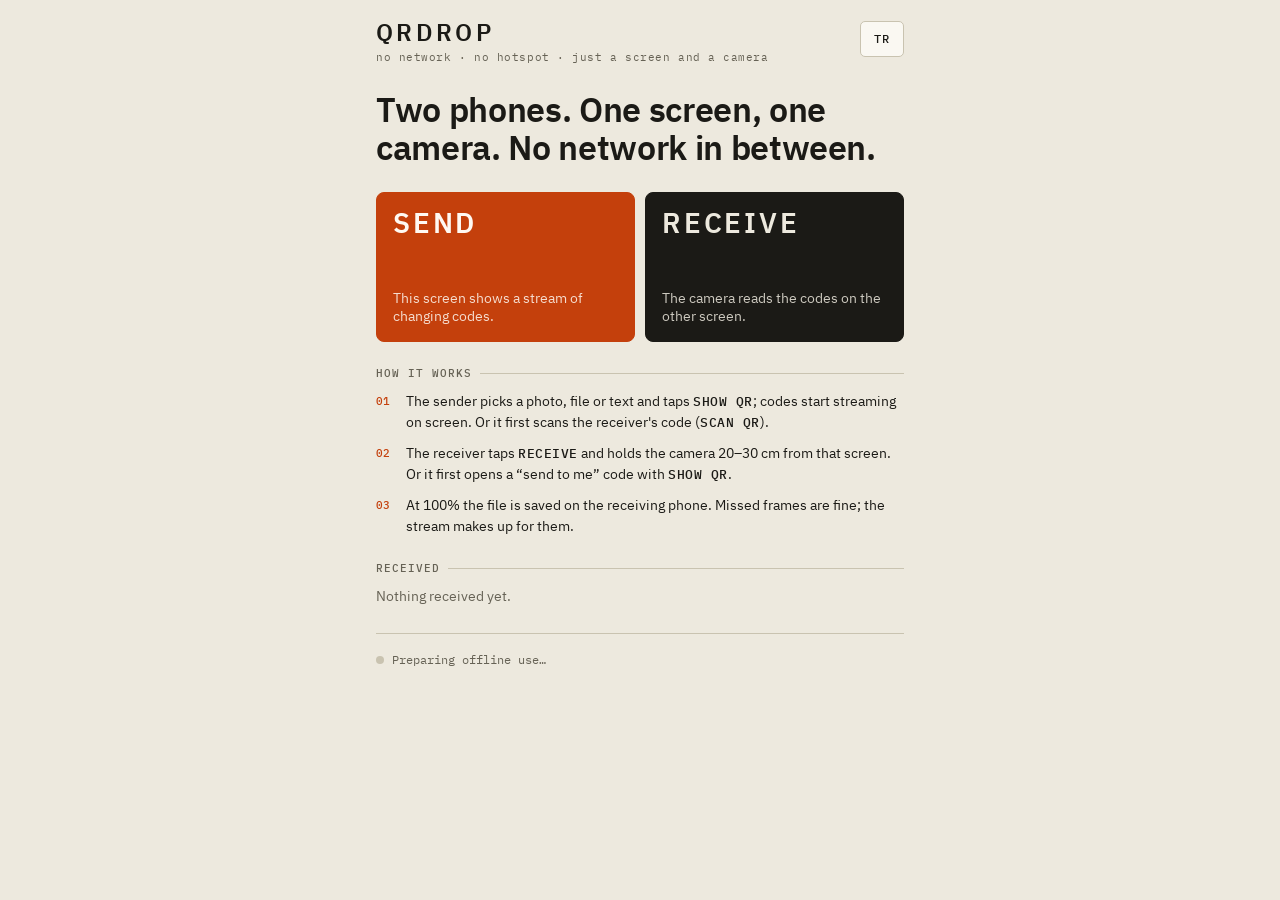
==== commit 321dfda8: "Her iki yonde QR goster / QR okut - AL: "bana gonder" kodu gosterme (uygulama adresi + #send; normal" ====
--- a/app/index.html
+++ b/app/index.html
@@ -124,6 +124,8 @@
   <div class="go">
     <p class="estimate" id="estimate"></p>
     <button class="btn btn-accent btn-wide btn-lg" id="start" type="button" data-i18n="start" disabled></button>
+    <button class="btn btn-wide btn-lg" id="start-scan" type="button" data-i18n="startScan" disabled></button>
+    <p class="note" data-i18n="startNote"></p>
   </div>
 </main>
 
@@ -163,7 +165,17 @@
     <div class="recv-line"><span id="recv-pct">%0</span><span id="recv-detail"></span></div>
     <div class="bar"><i id="recv-bar"></i></div>
     <p class="recv-hint" id="recv-hint"></p>
-    <button class="swap swap-dark" id="swap-to-send" type="button" data-i18n="swapToSend"></button>
+    <div class="recv-btns">
+      <button class="swap swap-dark swap-strong" id="show-req" type="button" data-i18n="showReq"></button>
+      <button class="swap swap-dark" id="swap-to-send" type="button" data-i18n="swapToSend"></button>
+    </div>
+  </div>
+  <div class="req" id="req" hidden>
+    <span class="req-tag" data-i18n="reqTag"></span>
+    <h2 class="req-title" data-i18n="reqTitle"></h2>
+    <div class="req-qr"><canvas id="req-qr" width="21" height="21" aria-label="QR"></canvas></div>
+    <p class="req-text" data-i18n="reqText"></p>
+    <button class="btn btn-ink btn-wide btn-lg" id="req-done" type="button" data-i18n="reqDone"></button>
   </div>
 </section>
 
--- a/app/style.css
+++ b/app/style.css
@@ -81,8 +81,8 @@
 .btn:disabled { opacity: .4; pointer-events: none; }
 .btn-accent { background: var(--accent); border-color: var(--accent); color: var(--accent-ink); }
 .btn-accent:hover { background: var(--ink); border-color: var(--ink); color: var(--bg); }
-.btn-wide { width: 100%; }
-.btn-lg { min-height: 56px; font-size: 15px; letter-spacing: .12em; }
+.btn-wide { width: 100%; white-space: normal; text-align: center; line-height: 1.3; padding-block: 10px; }
+.btn-lg { min-height: 56px; font-size: 15px; letter-spacing: .08em; }
 .btn-sm { min-height: 38px; padding: 0 12px; font-size: 12px; }
 
 .icon-btn {
@@ -224,6 +224,25 @@
 .swap:hover { border-style: solid; background: #111; color: #fff; }
 .swap-dark { border-color: rgba(255, 255, 255, .6); color: #fff; }
 .swap-dark:hover { background: #fff; color: #111; }
+
+.swap-strong { border-style: solid; background: #fff; color: #111; }
+.recv-btns { display: grid; gap: 8px; }
+.stage-recv.mode-req .recv-line, .stage-recv.mode-req .bar, .stage-recv.mode-req .recv-btns { display: none; }
+
+/* "bana gönder" kodu: beyaz zemin, en yüksek karşıtlık */
+.req {
+  position: absolute; inset: 0; z-index: 2; overflow-y: auto;
+  display: grid; align-content: center; justify-items: center; gap: 14px; text-align: center;
+  padding: calc(18px + env(safe-area-inset-top)) 18px calc(18px + env(safe-area-inset-bottom));
+  background: #fff; color: #111;
+}
+.req-tag { font: 500 11px/1 var(--mono); letter-spacing: .12em; color: #C4400C; }
+.req-title { font: 600 26px/1.15 var(--sans); max-width: 18ch; text-wrap: balance; }
+.req-qr { width: min(86vw, 52vh, 420px); aspect-ratio: 1; }
+#req-qr { width: 100%; height: 100%; image-rendering: pixelated; image-rendering: crisp-edges; }
+.req-text { max-width: 36ch; font-size: 14.5px; line-height: 1.45; color: #333; }
+.req .btn { max-width: 420px; background: #111; border-color: #111; color: #fff; }
+.req .btn:hover { background: #C4400C; border-color: #C4400C; }
 
 /* alan: kamera */
 .stage-recv { background: #000; color: #fff; overflow: hidden; }
@@ -267,6 +286,7 @@
 .toasts { position: fixed; left: 0; right: 0; bottom: calc(24px + env(safe-area-inset-bottom)); z-index: 60; display: grid; gap: 8px; justify-items: center; pointer-events: none; padding: 0 16px; }
 .toast { max-width: 100%; padding: 11px 15px; border-radius: var(--r); background: var(--ink); color: var(--bg); font-size: 14px; line-height: 1.35; animation: rise .18s ease-out both; }
 .stage-send ~ .toasts .toast, .toast.light { background: #111; color: #fff; }
+.stage-recv:not([hidden]) ~ .toasts { top: calc(64px + env(safe-area-inset-top)); bottom: auto; }
 @keyframes rise { from { opacity: 0; transform: translateY(6px); } }
 
 @media (prefers-reduced-motion: reduce) {
